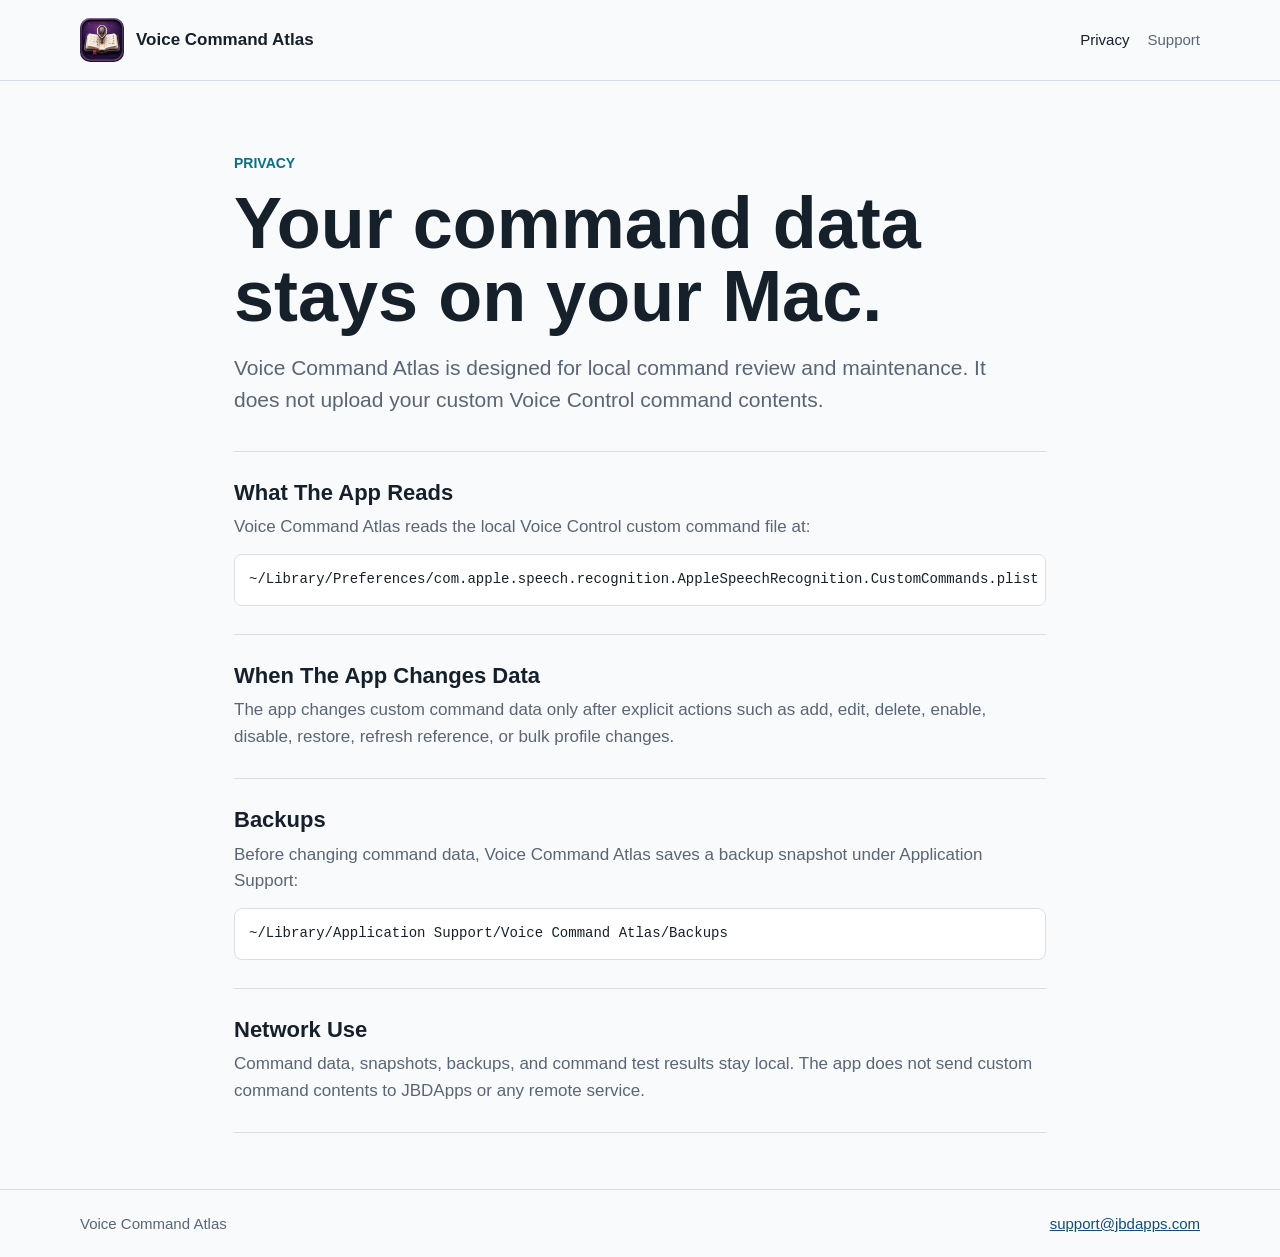
==== privacy.html @ 5595fa99 "Publish Voice Command Atlas Pages" ====
<!doctype html>
<html lang="en">
  <head>
    <meta charset="utf-8">
    <meta name="viewport" content="width=device-width, initial-scale=1">
    <title>Privacy - Voice Command Atlas</title>
    <meta name="description" content="Privacy details for Voice Command Atlas.">
    <link rel="stylesheet" href="styles.css">
  </head>
  <body>
    <header class="site-header">
      <a class="brand" href="index.html" aria-label="Voice Command Atlas home">
        <img src="assets/app-icon.png" alt="" width="44" height="44">
        <span>Voice Command Atlas</span>
      </a>
      <nav aria-label="Main navigation">
        <a href="privacy.html" aria-current="page">Privacy</a>
        <a href="support.html">Support</a>
      </nav>
    </header>

    <main class="narrow">
      <section class="page-title">
        <p class="eyebrow">Privacy</p>
        <h1>Your command data stays on your Mac.</h1>
        <p class="lede">Voice Command Atlas is designed for local command review and maintenance. It does not upload your custom Voice Control command contents.</p>
      </section>

      <section class="plain-section">
        <h2>What The App Reads</h2>
        <p>Voice Command Atlas reads the local Voice Control custom command file at:</p>
        <pre><code>~/Library/Preferences/com.apple.speech.recognition.AppleSpeechRecognition.CustomCommands.plist</code></pre>
      </section>

      <section class="plain-section">
        <h2>When The App Changes Data</h2>
        <p>The app changes custom command data only after explicit actions such as add, edit, delete, enable, disable, restore, refresh reference, or bulk profile changes.</p>
      </section>

      <section class="plain-section">
        <h2>Backups</h2>
        <p>Before changing command data, Voice Command Atlas saves a backup snapshot under Application Support:</p>
        <pre><code>~/Library/Application Support/Voice Command Atlas/Backups</code></pre>
      </section>

      <section class="plain-section">
        <h2>Network Use</h2>
        <p>Command data, snapshots, backups, and command test results stay local. The app does not send custom command contents to JBDApps or any remote service.</p>
      </section>
    </main>

    <footer>
      <span>Voice Command Atlas</span>
      <a href="mailto:support@jbdapps.com">support@jbdapps.com</a>
    </footer>
  </body>
</html>
---- styles.css ----
:root {
  color-scheme: light dark;
  --bg: #f8fafc;
  --text: #16202a;
  --muted: #5a6674;
  --line: #d8dee7;
  --panel: #ffffff;
  --accent: #0b6f83;
  --accent-strong: #114f76;
  --soft: #e7f2f5;
}

* {
  box-sizing: border-box;
}

body {
  margin: 0;
  background: var(--bg);
  color: var(--text);
  font-family: -apple-system, BlinkMacSystemFont, "Segoe UI", sans-serif;
  font-size: 17px;
  line-height: 1.55;
}

a {
  color: var(--accent-strong);
}

.site-header {
  display: flex;
  align-items: center;
  justify-content: space-between;
  gap: 20px;
  padding: 18px max(24px, calc((100vw - 1120px) / 2));
  border-bottom: 1px solid var(--line);
  background: color-mix(in srgb, var(--bg) 92%, white);
}

.brand {
  display: inline-flex;
  align-items: center;
  gap: 12px;
  min-width: 0;
  color: var(--text);
  font-weight: 700;
  text-decoration: none;
}

.brand img {
  width: 44px;
  height: 44px;
  border-radius: 10px;
}

nav {
  display: flex;
  align-items: center;
  gap: 18px;
  font-size: 15px;
}

nav a {
  color: var(--muted);
  text-decoration: none;
}

nav a[aria-current="page"],
nav a:hover {
  color: var(--text);
}

main {
  max-width: 1120px;
  margin: 0 auto;
  padding: 0 24px 56px;
}

.hero {
  display: grid;
  grid-template-columns: minmax(0, 1fr) 260px;
  align-items: center;
  gap: 40px;
  min-height: clamp(420px, 68vh, 680px);
  border-bottom: 1px solid var(--line);
}

.hero h1,
.page-title h1 {
  max-width: 760px;
  margin: 0;
  font-size: clamp(40px, 7vw, 72px);
  line-height: 1.02;
  letter-spacing: 0;
}

.lede {
  max-width: 760px;
  margin: 18px 0 0;
  color: var(--muted);
  font-size: 21px;
}

.eyebrow {
  margin: 0 0 12px;
  color: var(--accent);
  font-size: 14px;
  font-weight: 700;
  letter-spacing: 0;
  text-transform: uppercase;
}

.hero-icon {
  width: min(220px, 34vw);
  height: auto;
  justify-self: center;
  border-radius: 42px;
  box-shadow: 0 22px 60px rgb(17 36 58 / 0.22);
}

.feature-band {
  display: grid;
  grid-template-columns: repeat(3, minmax(0, 1fr));
  gap: 26px;
  padding: 38px 0;
  border-bottom: 1px solid var(--line);
}

.feature-band h2,
.content-grid h2,
.plain-section h2 {
  margin: 0 0 8px;
  font-size: 22px;
  line-height: 1.2;
  letter-spacing: 0;
}

.feature-band p,
.content-grid p,
.plain-section p,
li {
  margin: 0;
  color: var(--muted);
}

.content-grid {
  display: grid;
  grid-template-columns: minmax(0, 1.25fr) minmax(280px, 0.75fr);
  gap: 34px;
  padding: 38px 0 0;
}

article {
  min-width: 0;
}

.text-link {
  display: inline-block;
  margin-top: 14px;
  font-weight: 700;
  text-decoration-thickness: 2px;
  text-underline-offset: 4px;
}

.facts {
  margin: 0;
  border-top: 1px solid var(--line);
}

.facts div {
  display: grid;
  grid-template-columns: 120px minmax(0, 1fr);
  gap: 18px;
  padding: 10px 0;
  border-bottom: 1px solid var(--line);
}

.facts dt {
  color: var(--muted);
  font-weight: 700;
}

.facts dd {
  margin: 0;
}

.narrow {
  max-width: 860px;
}

.page-title {
  padding: 72px 0 34px;
  border-bottom: 1px solid var(--line);
}

.plain-section {
  padding: 28px 0;
  border-bottom: 1px solid var(--line);
}

pre {
  max-width: 100%;
  overflow-x: auto;
  margin: 14px 0 0;
  padding: 14px;
  border: 1px solid var(--line);
  border-radius: 8px;
  background: var(--panel);
  color: var(--text);
  font-size: 14px;
}

ul {
  margin: 0;
  padding-left: 22px;
}

footer {
  display: flex;
  justify-content: space-between;
  gap: 20px;
  padding: 22px max(24px, calc((100vw - 1120px) / 2));
  border-top: 1px solid var(--line);
  color: var(--muted);
  font-size: 15px;
}

@media (prefers-color-scheme: dark) {
  :root {
    --bg: #111418;
    --text: #eef2f6;
    --muted: #a9b3bf;
    --line: #303842;
    --panel: #171c22;
    --accent: #73c7d5;
    --accent-strong: #9bdbe4;
    --soft: #172e35;
  }

  .site-header {
    background: color-mix(in srgb, var(--bg) 92%, black);
  }

  .hero-icon {
    box-shadow: 0 22px 60px rgb(0 0 0 / 0.35);
  }
}

@media (max-width: 760px) {
  .site-header,
  footer {
    align-items: flex-start;
    flex-direction: column;
  }

  .hero {
    grid-template-columns: 1fr;
    gap: 24px;
    min-height: auto;
    padding: 54px 0 32px;
  }

  .hero-icon {
    justify-self: start;
    width: 144px;
    border-radius: 28px;
  }

  .feature-band,
  .content-grid {
    grid-template-columns: 1fr;
  }

  .facts div {
    grid-template-columns: 1fr;
    gap: 2px;
  }
}
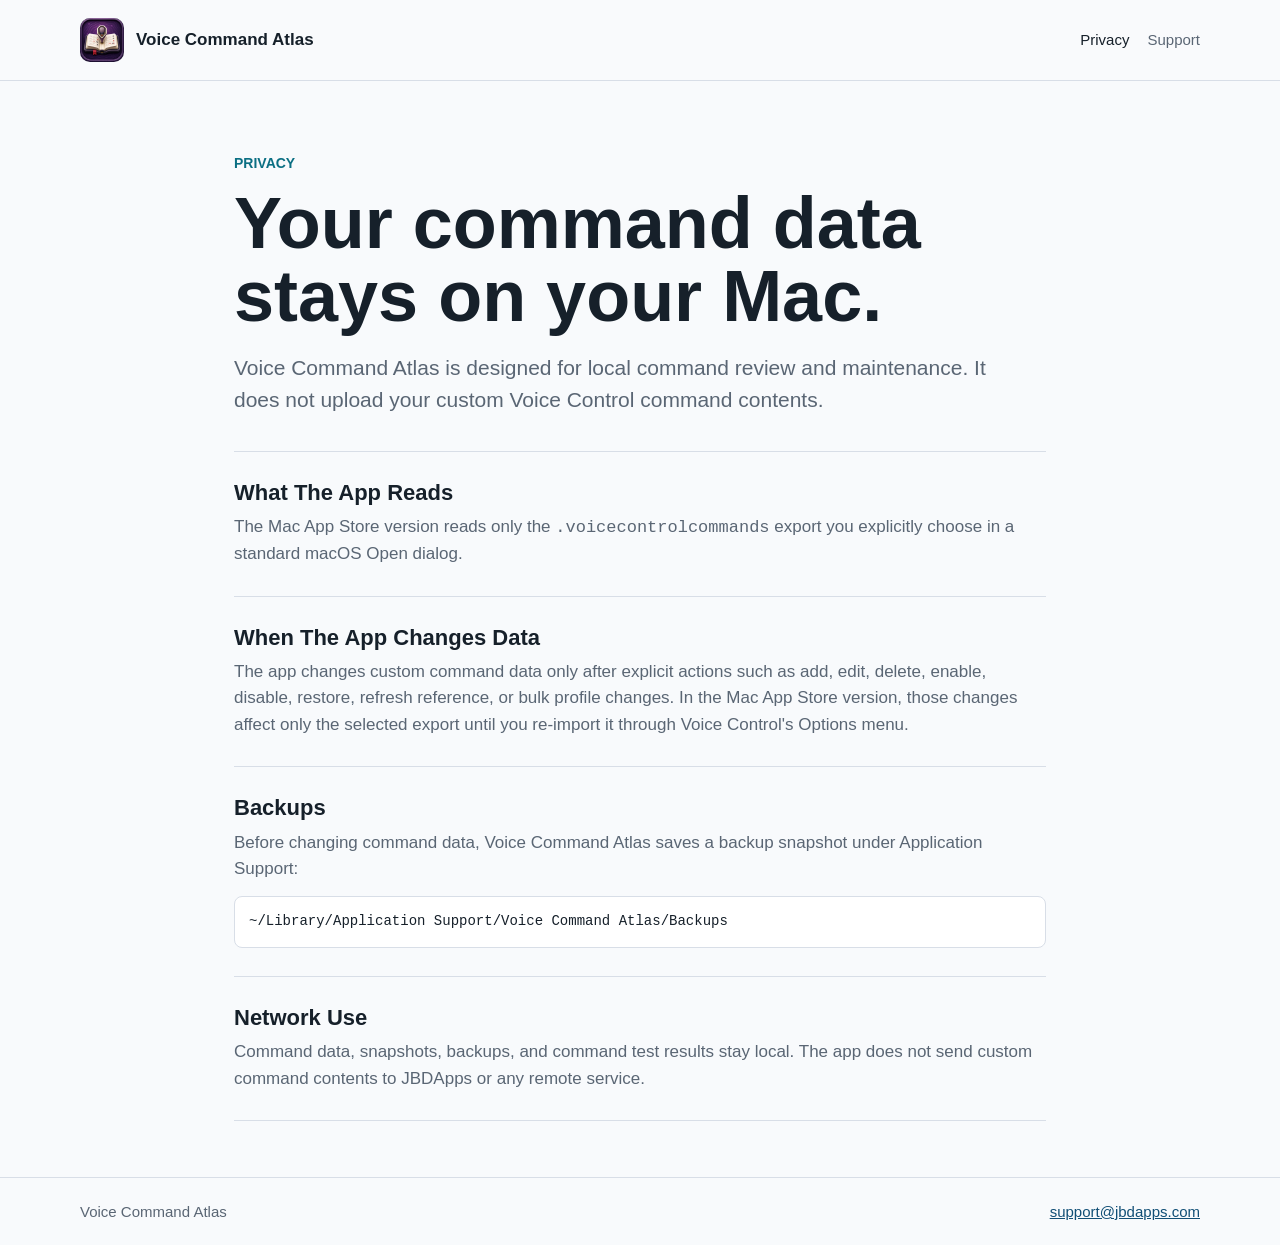
==== commit 1e44446a: "Correct App Store export workflow pages" ====
--- a/privacy.html
+++ b/privacy.html
@@ -28,13 +28,12 @@
 
       <section class="plain-section">
         <h2>What The App Reads</h2>
-        <p>Voice Command Atlas reads the local Voice Control custom command file at:</p>
-        <pre><code>~/Library/Preferences/com.apple.speech.recognition.AppleSpeechRecognition.CustomCommands.plist</code></pre>
+        <p>The Mac App Store version reads only the <code>.voicecontrolcommands</code> export you explicitly choose in a standard macOS Open dialog.</p>
       </section>
 
       <section class="plain-section">
         <h2>When The App Changes Data</h2>
-        <p>The app changes custom command data only after explicit actions such as add, edit, delete, enable, disable, restore, refresh reference, or bulk profile changes.</p>
+        <p>The app changes custom command data only after explicit actions such as add, edit, delete, enable, disable, restore, refresh reference, or bulk profile changes. In the Mac App Store version, those changes affect only the selected export until you re-import it through Voice Control's Options menu.</p>
       </section>
 
       <section class="plain-section">
